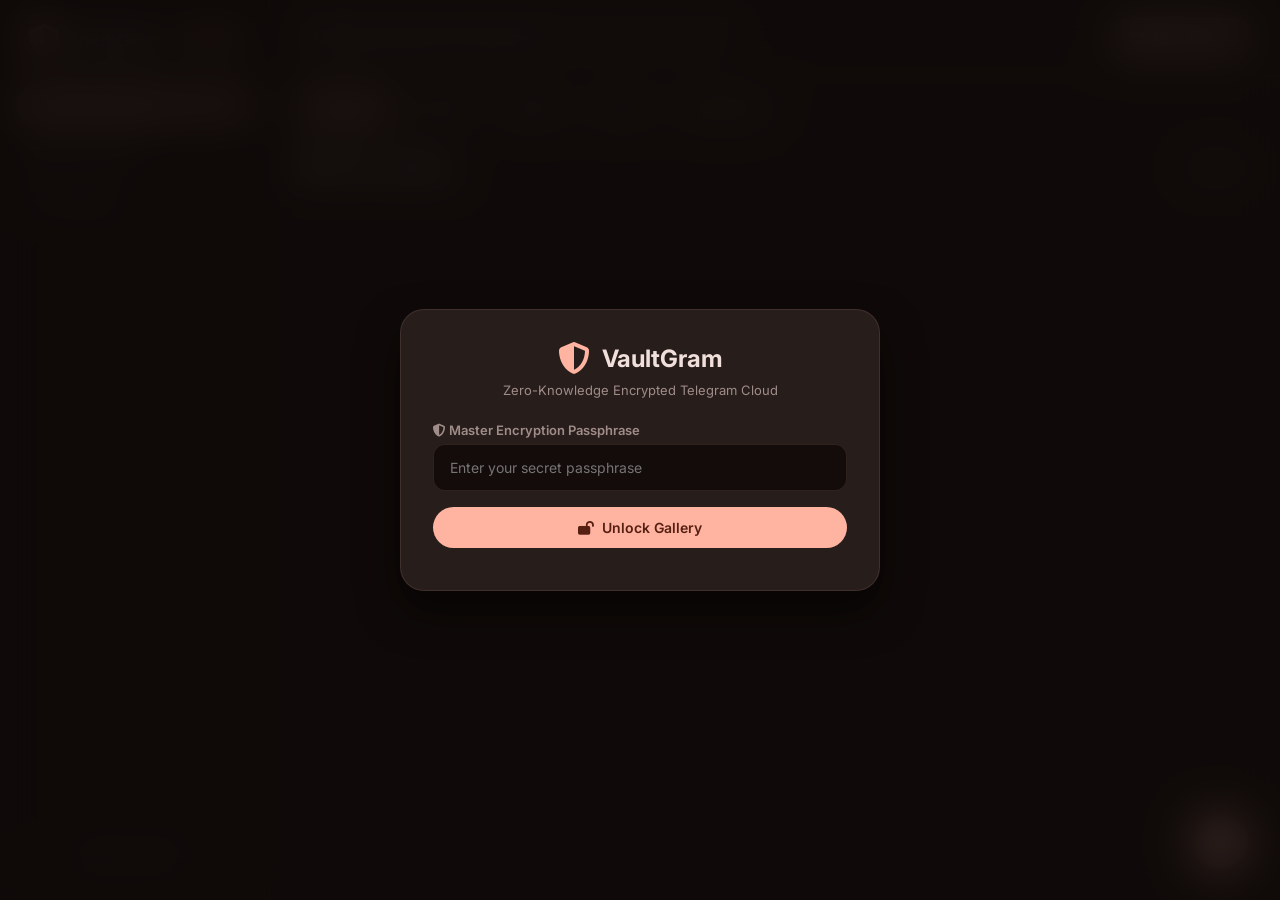
==== static/index.html @ 58b1f192 "Initial commit: VaultGram Zero-Knowledge Encrypted Telegram Cloud & Photo Vault" ====
<!DOCTYPE html>
<html lang="en">
<head>
    <meta charset="UTF-8">
    <meta name="viewport" content="width=device-width, initial-scale=1.0, maximum-scale=1.0, user-scalable=no">
    <title>VaultGram - Encrypted Cloud & Photo Vault</title>
    <link href="https://fonts.googleapis.com/css2?family=Inter:wght@400;500;600;700&display=swap" rel="stylesheet">
    <link rel="stylesheet" href="https://cdnjs.cloudflare.com/ajax/libs/font-awesome/6.4.0/css/all.min.css">
    <link rel="stylesheet" href="style.css">
</head>
<body>
    <!-- Auth & Setup Modal -->
    <div id="authOverlay" class="auth-overlay">
        <div class="auth-card">
            <div class="auth-header">
                <div class="brand-logo">
                    <i class="fa-solid fa-shield-halved logo-icon"></i>
                    <h2>VaultGram</h2>
                </div>
                <p id="authSubtitle">Zero-Knowledge Encrypted Telegram Cloud</p>
            </div>
            
            <form id="authForm" onsubmit="handleAuthSubmit(event)">
                <div id="botConfigGroup" class="form-group" style="display: none;">
                    <label><i class="fa-solid fa-robot"></i> Telegram Bot Token</label>
                    <input type="text" id="botTokenInput" placeholder="123456789:ABCdefGHIjkl..." />
                    <small>Get your token from @BotFather on Telegram</small>

                    <label style="margin-top: 14px;"><i class="fa-solid fa-bullhorn"></i> Telegram Channel Username / ID</label>
                    <input type="text" id="channelIdInput" placeholder="@my_private_channel or -100123456789" />
                    <small>Bot MUST be added as Admin in this channel!</small>
                </div>

                <div class="form-group">
                    <label><i class="fa-solid fa-shield-halved"></i> Master Encryption Passphrase</label>
                    <input type="password" id="passphraseInput" placeholder="Enter your secret passphrase" required />
                </div>

                <button type="submit" id="authBtn" class="btn btn-primary btn-block">
                    <i class="fa-solid fa-lock-open"></i> Unlock Gallery
                </button>
            </form>
            <div id="authStatusMsg" class="status-msg" style="margin-top: 10px;"></div>
        </div>
    </div>

    <!-- Settings Modal -->
    <div id="settingsOverlay" class="auth-overlay" style="display: none;">
        <div class="auth-card" style="max-width: 480px;">
            <div class="auth-header">
                <div class="brand-logo">
                    <i class="fa-solid fa-gear logo-icon"></i>
                    <h2>Vault Settings</h2>
                </div>
                <p>Manage Telegram Connection & Cloud Tools</p>
            </div>
            
            <form onsubmit="handleSettingsSave(event)">
                <!-- Option Section 1: Telegram Connection -->
                <div class="settings-section" style="background: #140C0A; padding: 16px; border-radius: var(--radius); border: 1px solid var(--border-color); margin-bottom: 16px;">
                    <h4 style="font-size: 14px; font-weight: 600; color: var(--primary); margin-bottom: 12px; display: flex; align-items: center; gap: 8px;">
                        <i class="fa-solid fa-paper-plane"></i> Option 1: Telegram Storage Credentials
                    </h4>
                    
                    <div class="form-group">
                        <label><i class="fa-solid fa-robot"></i> Telegram Bot Token</label>
                        <input type="text" id="settingsBotToken" placeholder="123456789:ABCdef..." required />
                    </div>

                    <div class="form-group" style="margin-bottom: 0;">
                        <label><i class="fa-solid fa-bullhorn"></i> Telegram Channel Username / ID</label>
                        <input type="text" id="settingsChannelId" placeholder="@my_private_channel or -100123456789" required />
                        <small>Bot MUST be added as Admin in this channel!</small>
                    </div>
                </div>

                <!-- Option Section 2: Vault Maintenance -->
                <div class="settings-section" style="background: #140C0A; padding: 16px; border-radius: var(--radius); border: 1px solid var(--border-color); margin-bottom: 16px;">
                    <h4 style="font-size: 14px; font-weight: 600; color: var(--text-main); margin-bottom: 12px; display: flex; align-items: center; gap: 8px;">
                        <i class="fa-solid fa-screwdriver-wrench"></i> Option 2: Vault Maintenance & Database Reset
                    </h4>
                    
                    <div style="display: flex; gap: 10px;">
                        <button type="button" class="btn btn-outline" style="flex:1;" onclick="cleanupPhantomFiles()">
                            <i class="fa-solid fa-broom"></i> Clean Up
                        </button>
                        <button type="button" class="btn btn-outline" style="flex:1; color: var(--danger); border-color: rgba(255, 180, 171, 0.4);" onclick="wipeVaultData()">
                            <i class="fa-solid fa-trash-can"></i> Wipe Vault
                        </button>
                    </div>
                </div>

                <div style="display: flex; gap: 10px; margin-top: 20px;">
                    <button type="button" class="btn btn-secondary" style="flex:1;" onclick="closeSettingsModal()">Cancel</button>
                    <button type="submit" class="btn btn-primary" style="flex:1;">Save Settings</button>
                </div>
            </form>
            <div id="settingsStatusMsg" class="status-msg" style="margin-top: 10px; text-align: center;"></div>
        </div>
    </div>

    <!-- App Main Layout -->
    <div id="appContainer" class="app-container">
        <!-- Sidebar Navigation -->
        <aside class="sidebar">
            <div class="sidebar-header">
                <i class="fa-solid fa-shield-halved logo-icon"></i>
                <span class="logo-text">VaultGram</span>
                <span class="badge-tag">AES-256</span>
            </div>

            <nav class="sidebar-nav">
                <button class="nav-item active" onclick="switchTab('photosTab')">
                    <i class="fa-solid fa-images"></i>
                    <span>Photos Vault</span>
                </button>
                <button class="nav-item" onclick="switchTab('driveTab')">
                    <i class="fa-solid fa-folder-closed"></i>
                    <span>Cloud Files</span>
                </button>
                <button class="nav-item" onclick="openSettingsModal()">
                    <i class="fa-solid fa-gear"></i>
                    <span>Settings</span>
                </button>
            </nav>

            <div class="sidebar-footer">
                <button class="btn btn-outline btn-block" onclick="lockVault()">
                    <i class="fa-solid fa-lock"></i> Lock Vault
                </button>
            </div>
        </aside>

        <!-- Main Content Area -->
        <main class="main-content">
            <!-- Topbar Header -->
            <header class="topbar">
                <div class="search-bar">
                    <i class="fa-solid fa-magnifying-glass search-icon"></i>
                    <input type="text" placeholder="Search photos and memories..." id="searchInput" oninput="handleSearch(this.value)">
                </div>

                <div class="topbar-actions">
                    <button class="btn btn-secondary" onclick="openCreateFolderModal()">
                        <i class="fa-solid fa-folder-plus"></i> New Folder
                    </button>
                </div>
            </header>

            <!-- Album Chip Filter Bar (CloudGallery Style) -->
            <div class="chip-bar">
                <button class="chip-item active" onclick="filterMedia('all')">All Media</button>
                <button class="chip-item" onclick="filterMedia('photos')">Photos</button>
                <button class="chip-item" onclick="filterMedia('videos')">Videos</button>
                <button class="chip-item" onclick="filterMedia('audio')">Audio</button>
                <button class="chip-item" onclick="filterMedia('documents')">Documents</button>
            </div>

            <!-- Photos Vault Tab -->
            <section id="photosTab" class="content-tab active">
                <div class="tab-header">
                    <h2><i class="fa-solid fa-images"></i> Photo Gallery</h2>
                    <span class="count-badge" id="mediaCountBadge">0 Items</span>
                </div>

                <div id="emptyState" class="empty-state" style="display: none;">
                    <i class="fa-solid fa-photo-film empty-icon"></i>
                    <h3>No Photos Synced Yet</h3>
                    <p>Your encrypted memories will appear here once backed up to Telegram.</p>
                </div>

                <div id="mediaGrid" class="media-grid">
                    <!-- Media Items Injected Here -->
                </div>
            </section>

            <!-- Files & Directories Tab -->
            <section id="driveTab" class="content-tab">
                <div class="tab-header">
                    <h2><i class="fa-solid fa-hard-drive"></i> Files & Directories</h2>
                    <div id="breadcrumbs" class="breadcrumbs">
                        <span class="crumb active" onclick="navigateToFolder(null)">Home</span>
                    </div>
                </div>

                <div id="driveGrid" class="drive-grid">
                    <!-- Folders & Files Injected Here -->
                </div>
            </section>
        </main>
    </div>

    <!-- Floating Action Button (Start Backup FAB - CloudGallery Style) -->
    <label class="fab-upload" title="Start Backup / Upload Photo">
        <i class="fa-solid fa-plus"></i>
        <input type="file" id="fileUploadInput" onchange="handleFileUpload(event)" style="display:none;" multiple>
    </label>

    <!-- Floating Mobile Pill Navigation Bar (CloudGallery Style) -->
    <nav class="mobile-nav">
        <button class="mobile-nav-item active" onclick="switchTab('photosTab')">
            <i class="fa-solid fa-images"></i>
            <span>Photos</span>
        </button>
        <button class="mobile-nav-item" onclick="switchTab('driveTab')">
            <i class="fa-solid fa-folder-closed"></i>
            <span>Drive</span>
        </button>
        <button class="mobile-nav-item" onclick="openSettingsModal()">
            <i class="fa-solid fa-gear"></i>
            <span>Settings</span>
        </button>
        <button class="mobile-nav-item" onclick="lockVault()">
            <i class="fa-solid fa-lock"></i>
            <span>Lock</span>
        </button>
    </nav>

    <!-- Upload Toast Notification -->
    <div id="uploadToast" class="upload-toast" style="display: none;">
        <div class="toast-content">
            <i class="fa-solid fa-spinner fa-spin toast-icon"></i>
            <div class="toast-text">
                <strong id="toastFileName">Uploading file...</strong>
                <span id="toastSubtext">Encrypting with AES-256-GCM...</span>
            </div>
        </div>
    </div>

    <script src="app.js"></script>
</body>
</html>
---- static/style.css ----
:root {
    /* Chitralaya Material 3 Palette */
    --bg-dark: #1A110F;
    --bg-card: #271D1B;
    --bg-card-hover: #322825;
    --bg-glass: rgba(39, 29, 27, 0.85);
    --border-color: rgba(255, 180, 162, 0.12);
    --primary: #FFB4A2;
    --primary-hover: #fca490;
    --primary-container: #5D4038;
    --on-primary: #561F11;
    --accent: #E7BDB3;
    --text-main: #F1DFDB;
    --text-muted: #A08C88;
    --danger: #FFB4AB;
    --success: #81C784;
    --radius-lg: 24px;
    --radius: 16px;
    --radius-sm: 12px;
}

* {
    box-sizing: border-box;
    margin: 0;
    padding: 0;
    font-family: 'Inter', -apple-system, BlinkMacSystemFont, "Segoe UI", Roboto, sans-serif;
    -webkit-tap-highlight-color: transparent;
}

body {
    background-color: var(--bg-dark);
    color: var(--text-main);
    min-height: 100vh;
    overflow-x: hidden;
    padding-bottom: 80px;
}

@media (min-width: 769px) {
    body {
        padding-bottom: 0;
    }
}

/* Auth & Settings Modals */
.auth-overlay {
    position: fixed;
    top: 0; left: 0; right: 0; bottom: 0;
    background: rgba(15, 10, 9, 0.85);
    backdrop-filter: blur(20px);
    display: flex;
    justify-content: center;
    align-items: center;
    z-index: 9999;
    padding: 16px;
}

.auth-card {
    background: var(--bg-card);
    border: 1px solid var(--border-color);
    padding: 32px;
    border-radius: var(--radius-lg);
    width: 100%;
    max-width: 480px;
    box-shadow: 0 20px 40px rgba(0, 0, 0, 0.6);
}

.auth-header {
    margin-bottom: 24px;
    text-align: center;
}

.brand-logo {
    display: flex;
    align-items: center;
    justify-content: center;
    gap: 12px;
    margin-bottom: 8px;
}

.logo-icon {
    font-size: 32px;
    color: var(--primary);
}

.auth-header h2 {
    font-size: 24px;
    font-weight: 700;
    color: var(--text-main);
}

.auth-header p {
    color: var(--text-muted);
    font-size: 13px;
}

.form-group {
    text-align: left;
    margin-bottom: 16px;
}

.form-group label {
    display: block;
    font-size: 13px;
    font-weight: 600;
    margin-bottom: 6px;
    color: var(--text-muted);
}

.form-group input {
    width: 100%;
    padding: 14px 16px;
    background: #140C0A;
    border: 1px solid var(--border-color);
    border-radius: var(--radius-sm);
    color: #fff;
    font-size: 14px;
    outline: none;
    transition: border 0.2s;
}

.form-group input:focus {
    border-color: var(--primary);
}

.form-group small {
    display: block;
    font-size: 11px;
    color: var(--text-muted);
    margin-top: 4px;
}

/* Buttons */
.btn {
    padding: 12px 20px;
    border-radius: 50px;
    border: none;
    font-weight: 600;
    font-size: 14px;
    cursor: pointer;
    display: inline-flex;
    align-items: center;
    justify-content: center;
    gap: 8px;
    transition: all 0.2s;
}

.btn-primary {
    background: var(--primary);
    color: var(--on-primary);
}

.btn-primary:hover {
    background: var(--primary-hover);
}

.btn-secondary {
    background: var(--primary-container);
    color: var(--text-main);
}

.btn-secondary:hover {
    background: #723425;
}

.btn-outline {
    background: transparent;
    border: 1px solid var(--border-color);
    color: var(--text-muted);
}

.btn-outline:hover {
    color: var(--text-main);
    border-color: var(--primary);
}

.btn-block {
    width: 100%;
}

/* Layout Container */
.app-container {
    display: flex;
    height: 100vh;
}

.sidebar {
    width: 270px;
    background: #140C0A;
    border-right: 1px solid var(--border-color);
    display: flex;
    flex-direction: column;
    padding: 24px 16px;
}

.sidebar-header {
    display: flex;
    align-items: center;
    gap: 12px;
    padding: 0 12px;
    margin-bottom: 28px;
}

.logo-text {
    font-weight: 700;
    font-size: 18px;
    color: var(--text-main);
}

.badge-tag {
    font-size: 10px;
    background: var(--primary-container);
    color: var(--primary);
    padding: 2px 8px;
    border-radius: 12px;
    font-weight: 600;
    margin-left: auto;
}

.sidebar-nav {
    display: flex;
    flex-direction: column;
    gap: 6px;
    flex: 1;
}

.nav-item {
    background: transparent;
    border: none;
    color: var(--text-muted);
    padding: 12px 18px;
    border-radius: 50px;
    display: flex;
    align-items: center;
    gap: 14px;
    font-size: 14px;
    font-weight: 600;
    cursor: pointer;
    transition: all 0.2s;
}

.nav-item:hover {
    background: var(--bg-card);
    color: var(--text-main);
}

.nav-item.active {
    background: var(--primary-container);
    color: var(--primary);
}

.sidebar-footer {
    display: flex;
    flex-direction: column;
    gap: 8px;
}

/* Main Content Area */
.main-content {
    flex: 1;
    display: flex;
    flex-direction: column;
    background: var(--bg-dark);
    overflow-y: auto;
}

.topbar {
    display: flex;
    justify-content: space-between;
    align-items: center;
    padding: 16px 28px;
    border-bottom: 1px solid var(--border-color);
    gap: 16px;
}

.search-bar {
    position: relative;
    flex: 1;
    max-width: 440px;
}

.search-icon {
    position: absolute;
    left: 16px;
    top: 50%;
    transform: translateY(-50%);
    color: var(--text-muted);
}

.search-bar input {
    width: 100%;
    padding: 12px 16px 12px 44px;
    background: var(--bg-card);
    border: 1px solid var(--border-color);
    border-radius: 50px;
    color: #fff;
    outline: none;
    font-size: 14px;
}

.search-bar input:focus {
    border-color: var(--primary);
}

/* Album Chip Bar (CloudGallery Style) */
.chip-bar {
    display: flex;
    gap: 10px;
    padding: 16px 28px 4px 28px;
    overflow-x: auto;
}

.chip-item {
    background: var(--bg-card);
    border: 1px solid var(--border-color);
    color: var(--text-muted);
    padding: 8px 18px;
    border-radius: 50px;
    font-size: 13px;
    font-weight: 500;
    cursor: pointer;
    white-space: nowrap;
    transition: all 0.2s;
}

.chip-item:hover, .chip-item.active {
    background: var(--primary-container);
    color: var(--primary);
    border-color: var(--primary);
}

/* Content Sections */
.content-tab {
    display: none;
    padding: 24px 28px;
}

.content-tab.active {
    display: block;
}

.tab-header {
    display: flex;
    align-items: center;
    justify-content: space-between;
    margin-bottom: 20px;
}

.tab-header h2 {
    font-size: 20px;
    font-weight: 700;
    color: var(--text-main);
}

.count-badge {
    background: var(--bg-card);
    color: var(--text-muted);
    padding: 6px 14px;
    border-radius: 50px;
    font-size: 12px;
    font-weight: 600;
}

/* Media Grid */
.media-grid {
    display: grid;
    grid-template-columns: repeat(auto-fill, minmax(140px, 1fr));
    gap: 10px;
}

.media-card {
    background: var(--bg-card);
    border-radius: var(--radius);
    overflow: hidden;
    aspect-ratio: 1;
    position: relative;
    border: 1px solid var(--border-color);
    cursor: pointer;
    transition: transform 0.2s, border-color 0.2s;
}

.media-card:hover {
    transform: scale(1.02);
    border-color: var(--primary);
}

.media-card img, .media-card video {
    width: 100%;
    height: 100%;
    object-fit: cover;
}

.media-card .delete-btn {
    position: absolute;
    top: 8px; right: 8px;
    background: rgba(218, 52, 46, 0.9);
    color: #fff;
    border: none;
    border-radius: 50%;
    width: 30px; height: 30px;
    display: flex;
    align-items: center;
    justify-content: center;
    cursor: pointer;
    font-size: 12px;
    z-index: 10;
}

.media-card .media-name {
    position: absolute;
    bottom: 0; left: 0; right: 0;
    background: linear-gradient(transparent, rgba(20, 12, 10, 0.9));
    padding: 24px 8px 8px 8px;
    font-size: 11px;
    font-weight: 500;
    white-space: nowrap;
    overflow: hidden;
    text-overflow: ellipsis;
}

/* Empty State (CloudGallery Style) */
.empty-state {
    display: flex;
    flex-direction: column;
    align-items: center;
    justify-content: center;
    padding: 60px 20px;
    text-align: center;
}

.empty-icon {
    font-size: 56px;
    color: var(--primary-container);
    margin-bottom: 16px;
}

.empty-state h3 {
    font-size: 18px;
    font-weight: 700;
    margin-bottom: 8px;
    color: var(--text-main);
}

.empty-state p {
    font-size: 13px;
    color: var(--text-muted);
    max-width: 320px;
    margin-bottom: 20px;
}

/* Floating Action Button (FAB - CloudGallery Style) */
.fab-upload {
    position: fixed;
    bottom: 90px;
    right: 24px;
    background: var(--primary);
    color: var(--on-primary);
    width: 56px;
    height: 56px;
    border-radius: 28px;
    display: flex;
    align-items: center;
    justify-content: center;
    font-size: 20px;
    box-shadow: 0 10px 25px rgba(255, 180, 162, 0.4);
    cursor: pointer;
    z-index: 8000;
    transition: transform 0.2s, background 0.2s;
}

.fab-upload:hover {
    transform: scale(1.08);
    background: var(--primary-hover);
}

@media (min-width: 769px) {
    .fab-upload {
        bottom: 32px;
        right: 32px;
    }
}

/* Floating Mobile Pill Bottom Bar (CloudGallery Style) */
.mobile-nav {
    display: none;
}

@media (max-width: 768px) {
    .sidebar {
        display: none;
    }

    .topbar {
        padding: 12px 16px;
    }

    .chip-bar {
        padding: 12px 16px 4px 16px;
    }

    .content-tab {
        padding: 16px;
    }

    .media-grid {
        grid-template-columns: repeat(auto-fill, minmax(110px, 1fr));
        gap: 8px;
    }

    .mobile-nav {
        display: flex;
        position: fixed;
        bottom: 16px;
        left: 16px;
        right: 16px;
        height: 60px;
        background: var(--bg-glass);
        backdrop-filter: blur(20px);
        border: 1px solid var(--border-color);
        border-radius: 50px;
        z-index: 9000;
        justify-content: space-around;
        align-items: center;
        box-shadow: 0 10px 30px rgba(0, 0, 0, 0.6);
    }

    .mobile-nav-item {
        background: transparent;
        border: none;
        color: var(--text-muted);
        display: flex;
        flex-direction: column;
        align-items: center;
        gap: 3px;
        font-size: 10px;
        font-weight: 600;
        cursor: pointer;
        padding: 6px 14px;
        border-radius: 20px;
    }

    .mobile-nav-item i {
        font-size: 18px;
    }

    .mobile-nav-item.active {
        color: var(--primary);
        background: var(--primary-container);
    }
}
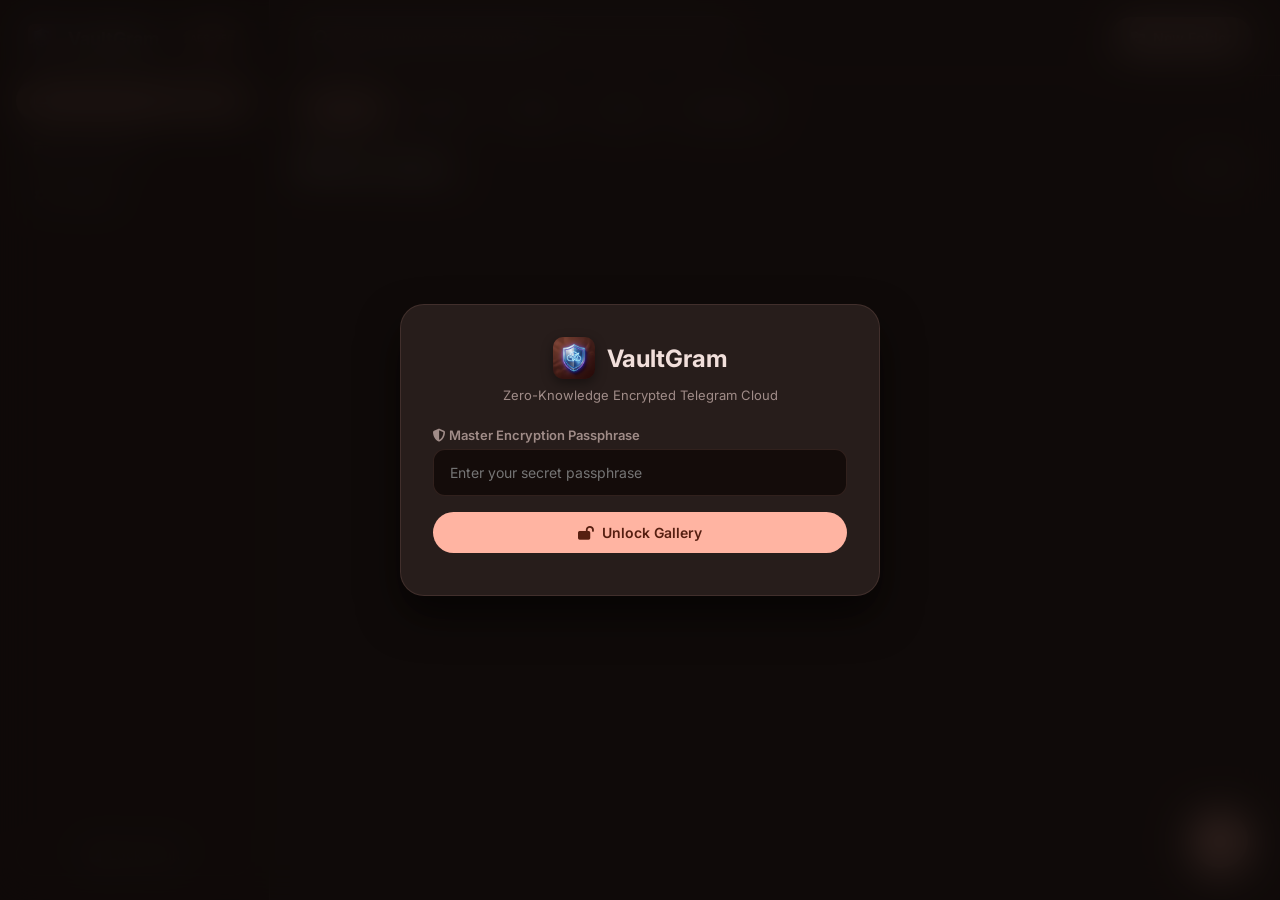
==== commit 610aa394: "Add high-resolution metallic neon logo for Android app icon and web UI" ====
--- a/static/index.html
+++ b/static/index.html
@@ -14,7 +14,7 @@
         <div class="auth-card">
             <div class="auth-header">
                 <div class="brand-logo">
-                    <i class="fa-solid fa-shield-halved logo-icon"></i>
+                    <img src="logo.png" alt="VaultGram" style="width: 42px; height: 42px; border-radius: 10px; object-fit: cover; box-shadow: 0 4px 12px rgba(0,0,0,0.4);" />
                     <h2>VaultGram</h2>
                 </div>
                 <p id="authSubtitle">Zero-Knowledge Encrypted Telegram Cloud</p>
@@ -104,7 +104,7 @@
         <!-- Sidebar Navigation -->
         <aside class="sidebar">
             <div class="sidebar-header">
-                <i class="fa-solid fa-shield-halved logo-icon"></i>
+                <img src="logo.png" alt="VaultGram" style="width: 28px; height: 28px; border-radius: 6px; object-fit: cover;" />
                 <span class="logo-text">VaultGram</span>
                 <span class="badge-tag">AES-256</span>
             </div>
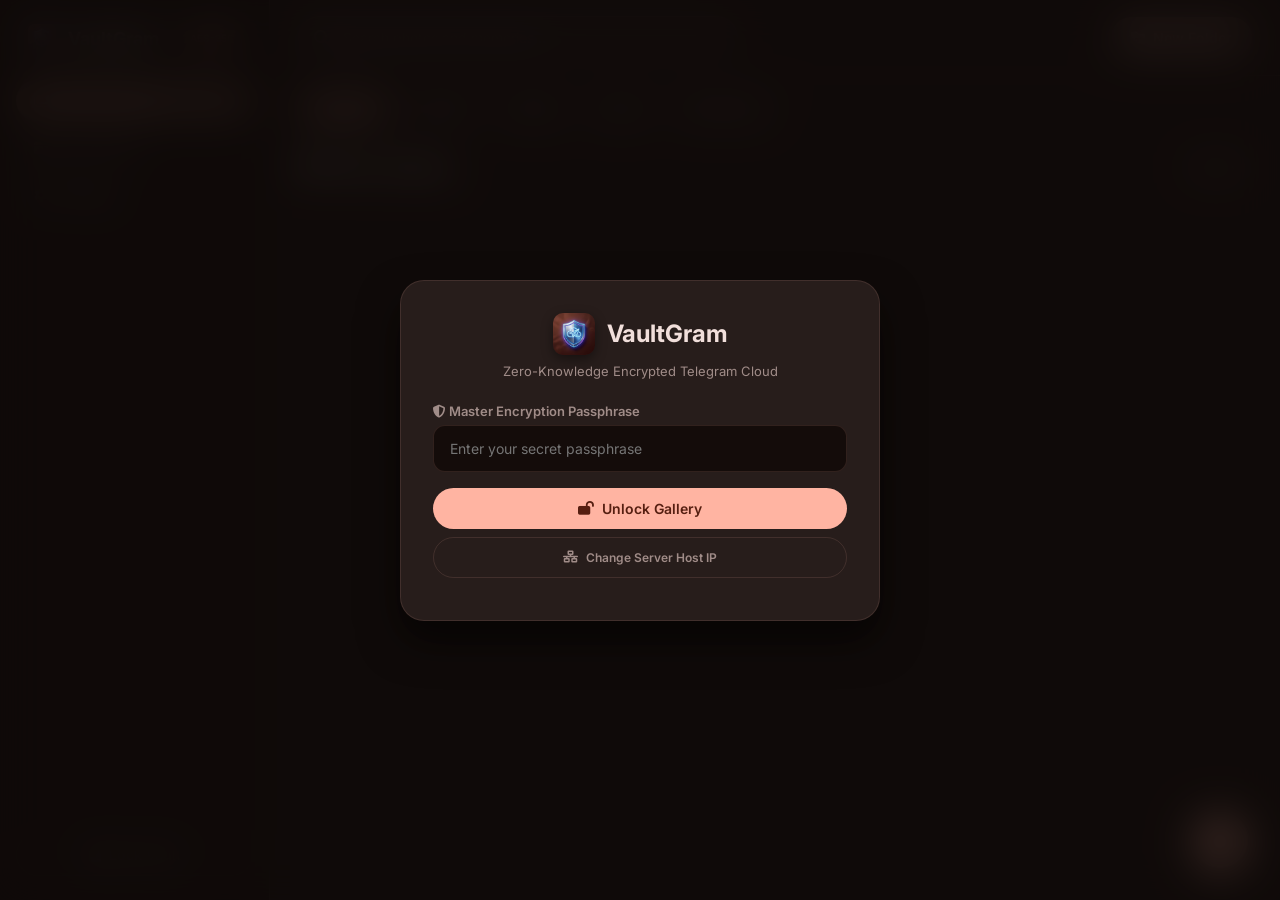
==== commit 89007ed5: "Add Server Host IP configuration UI on Unlock screen for Android app" ====
--- a/static/index.html
+++ b/static/index.html
@@ -36,11 +36,21 @@
                     <input type="password" id="passphraseInput" placeholder="Enter your secret passphrase" required />
                 </div>
 
+                <div id="serverUrlGroup" class="form-group" style="display: none; background: #140C0A; padding: 12px; border-radius: var(--radius-sm); border: 1px solid var(--border-color);">
+                    <label><i class="fa-solid fa-server"></i> Server Host Address</label>
+                    <input type="text" id="serverUrlInput" placeholder="http://192.168.1.100:8000 or http://127.0.0.1:8000" />
+                    <small style="color: var(--primary);">Enter IP of computer/Termux running server.py</small>
+                </div>
+
                 <button type="submit" id="authBtn" class="btn btn-primary btn-block">
                     <i class="fa-solid fa-lock-open"></i> Unlock Gallery
                 </button>
+
+                <button type="button" class="btn btn-outline btn-block" style="margin-top: 8px; font-size: 12px;" onclick="toggleServerConfig()">
+                    <i class="fa-solid fa-network-wired"></i> Change Server Host IP
+                </button>
             </form>
-            <div id="authStatusMsg" class="status-msg" style="margin-top: 10px;"></div>
+            <div id="authStatusMsg" class="status-msg" style="margin-top: 10px; text-align: center;"></div>
         </div>
     </div>
 
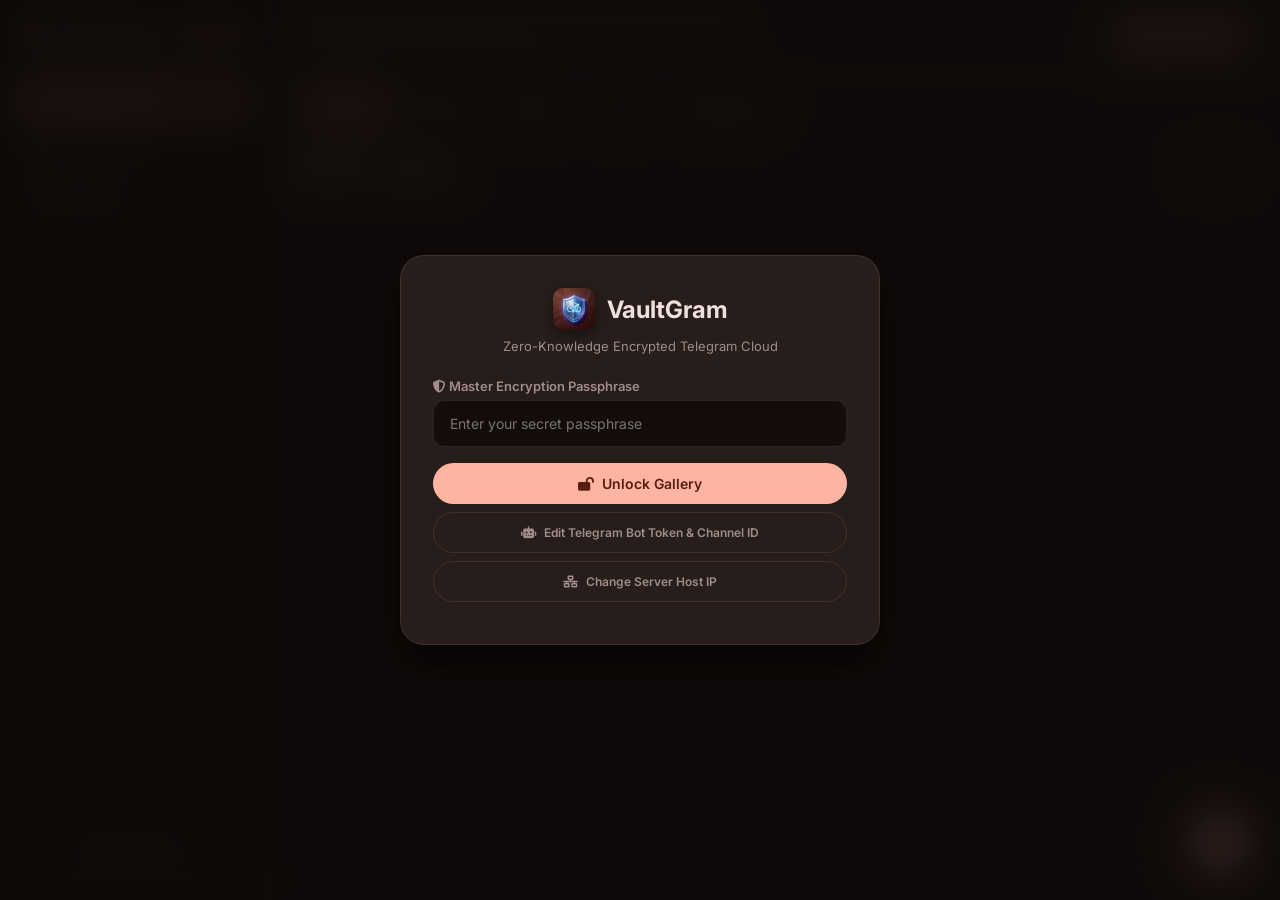
==== commit 5dfeaf7f: "Add Edit Telegram Bot Token button and auto-show bot credentials fields when unconfigured" ====
--- a/static/index.html
+++ b/static/index.html
@@ -46,6 +46,10 @@
                     <i class="fa-solid fa-lock-open"></i> Unlock Gallery
                 </button>
 
+                <button type="button" class="btn btn-outline btn-block" style="margin-top: 8px; font-size: 12px;" onclick="toggleBotConfig()">
+                    <i class="fa-solid fa-robot"></i> Edit Telegram Bot Token & Channel ID
+                </button>
+
                 <button type="button" class="btn btn-outline btn-block" style="margin-top: 8px; font-size: 12px;" onclick="toggleServerConfig()">
                     <i class="fa-solid fa-network-wired"></i> Change Server Host IP
                 </button>
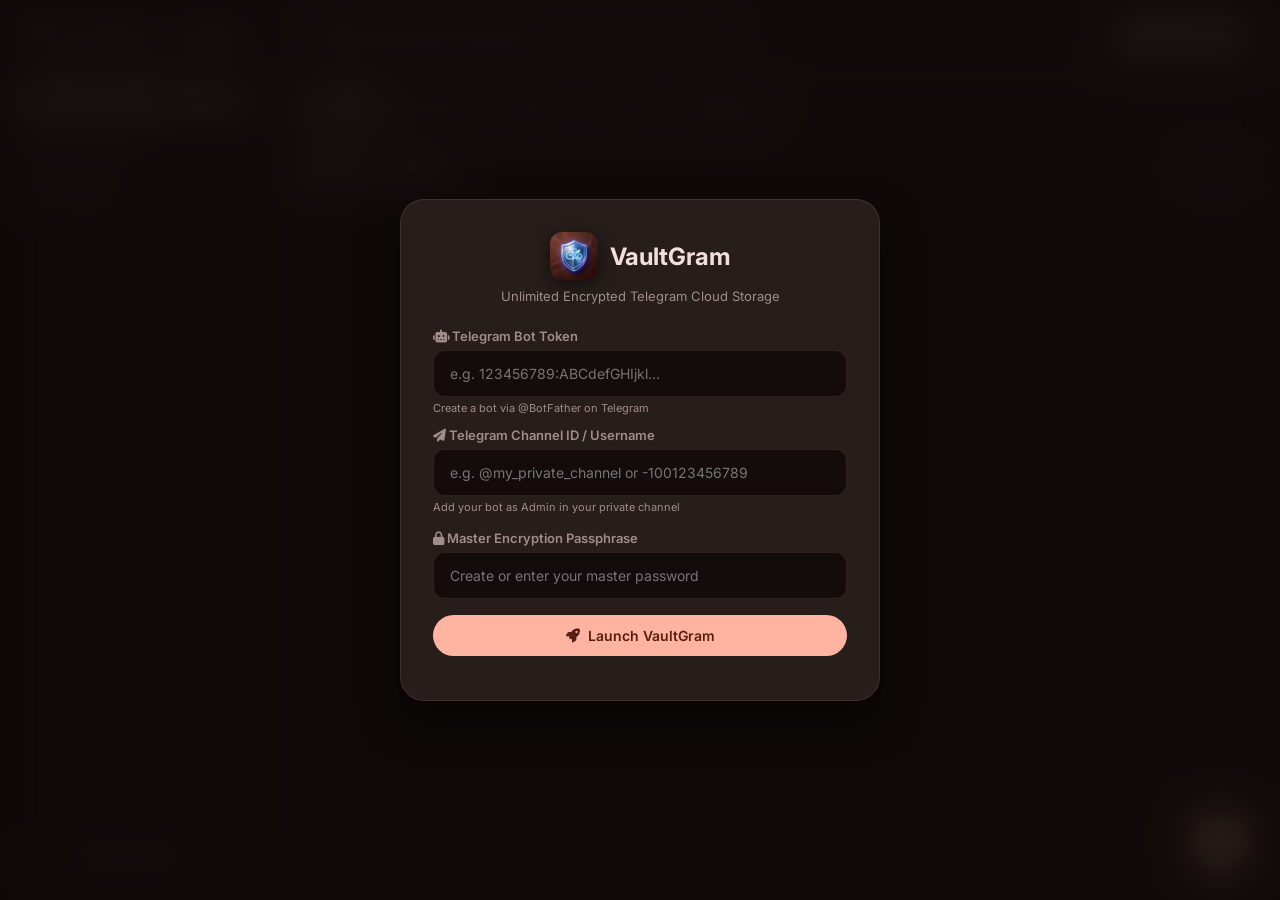
==== commit 2c5daf1e: "Add /api/nodes/cleanup endpoint to VaultServer.kt for clean up button" ====
--- a/static/index.html
+++ b/static/index.html
@@ -14,47 +14,33 @@
         <div class="auth-card">
             <div class="auth-header">
                 <div class="brand-logo">
-                    <img src="logo.png" alt="VaultGram" style="width: 42px; height: 42px; border-radius: 10px; object-fit: cover; box-shadow: 0 4px 12px rgba(0,0,0,0.4);" />
+                    <img src="logo.png" alt="VaultGram" style="width: 48px; height: 48px; border-radius: 12px; object-fit: cover; box-shadow: 0 4px 16px rgba(0,0,0,0.5);" />
                     <h2>VaultGram</h2>
                 </div>
-                <p id="authSubtitle">Zero-Knowledge Encrypted Telegram Cloud</p>
+                <p id="authSubtitle">Unlimited Encrypted Telegram Cloud Storage</p>
             </div>
             
             <form id="authForm" onsubmit="handleAuthSubmit(event)">
-                <div id="botConfigGroup" class="form-group" style="display: none;">
+                <div id="botConfigGroup" class="form-group">
                     <label><i class="fa-solid fa-robot"></i> Telegram Bot Token</label>
-                    <input type="text" id="botTokenInput" placeholder="123456789:ABCdefGHIjkl..." />
-                    <small>Get your token from @BotFather on Telegram</small>
-
-                    <label style="margin-top: 14px;"><i class="fa-solid fa-bullhorn"></i> Telegram Channel Username / ID</label>
-                    <input type="text" id="channelIdInput" placeholder="@my_private_channel or -100123456789" />
-                    <small>Bot MUST be added as Admin in this channel!</small>
+                    <input type="text" id="botTokenInput" placeholder="e.g. 123456789:ABCdefGHIjkl..." />
+                    <small>Create a bot via @BotFather on Telegram</small>
+
+                    <label style="margin-top: 12px;"><i class="fa-solid fa-paper-plane"></i> Telegram Channel ID / Username</label>
+                    <input type="text" id="channelIdInput" placeholder="e.g. @my_private_channel or -100123456789" />
+                    <small>Add your bot as Admin in your private channel</small>
                 </div>
 
                 <div class="form-group">
-                    <label><i class="fa-solid fa-shield-halved"></i> Master Encryption Passphrase</label>
-                    <input type="password" id="passphraseInput" placeholder="Enter your secret passphrase" required />
-                </div>
-
-                <div id="serverUrlGroup" class="form-group" style="display: none; background: #140C0A; padding: 12px; border-radius: var(--radius-sm); border: 1px solid var(--border-color);">
-                    <label><i class="fa-solid fa-server"></i> Server Host Address</label>
-                    <input type="text" id="serverUrlInput" placeholder="http://192.168.1.100:8000 or http://127.0.0.1:8000" />
-                    <small style="color: var(--primary);">Enter IP of computer/Termux running server.py</small>
+                    <label><i class="fa-solid fa-lock"></i> Master Encryption Passphrase</label>
+                    <input type="password" id="passphraseInput" placeholder="Create or enter your master password" required />
                 </div>
 
                 <button type="submit" id="authBtn" class="btn btn-primary btn-block">
-                    <i class="fa-solid fa-lock-open"></i> Unlock Gallery
-                </button>
-
-                <button type="button" class="btn btn-outline btn-block" style="margin-top: 8px; font-size: 12px;" onclick="toggleBotConfig()">
-                    <i class="fa-solid fa-robot"></i> Edit Telegram Bot Token & Channel ID
-                </button>
-
-                <button type="button" class="btn btn-outline btn-block" style="margin-top: 8px; font-size: 12px;" onclick="toggleServerConfig()">
-                    <i class="fa-solid fa-network-wired"></i> Change Server Host IP
+                    <i class="fa-solid fa-rocket"></i> Launch VaultGram
                 </button>
             </form>
-            <div id="authStatusMsg" class="status-msg" style="margin-top: 10px; text-align: center;"></div>
+            <div id="authStatusMsg" class="status-msg" style="margin-top: 12px; text-align: center;"></div>
         </div>
     </div>
 
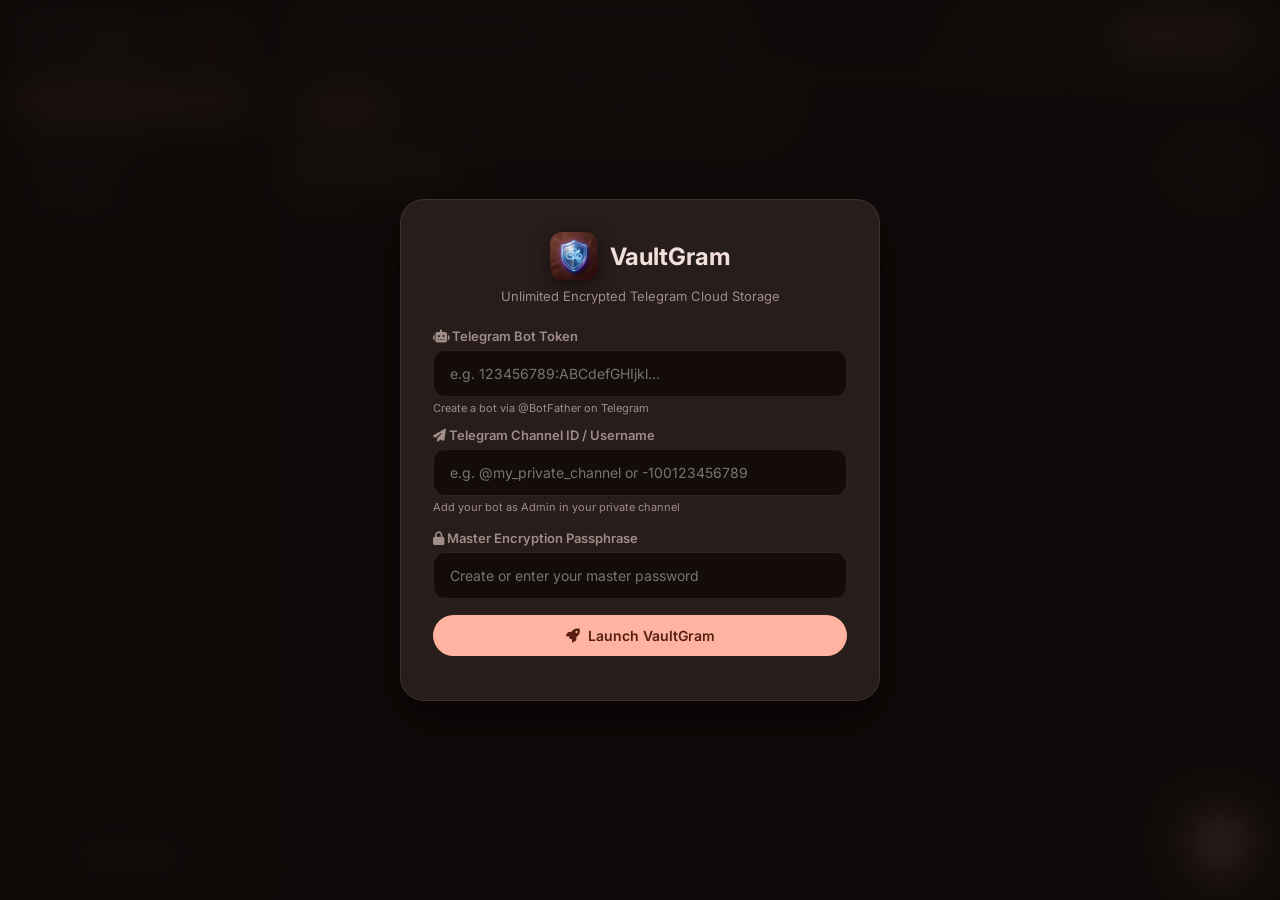
==== commit 26bd5f38: "Add Automatic Telegram Channel Scanner & Sync Engine for video and .bin files with on-demand downloa" ====
--- a/static/index.html
+++ b/static/index.html
@@ -140,7 +140,10 @@
                     <input type="text" placeholder="Search photos and memories..." id="searchInput" oninput="handleSearch(this.value)">
                 </div>
 
-                <div class="topbar-actions">
+                <div class="topbar-actions" style="display: flex; gap: 8px;">
+                    <button class="btn btn-outline" onclick="syncTelegramChannel()">
+                        <i class="fa-solid fa-rotate"></i> Sync Channel
+                    </button>
                     <button class="btn btn-secondary" onclick="openCreateFolderModal()">
                         <i class="fa-solid fa-folder-plus"></i> New Folder
                     </button>
